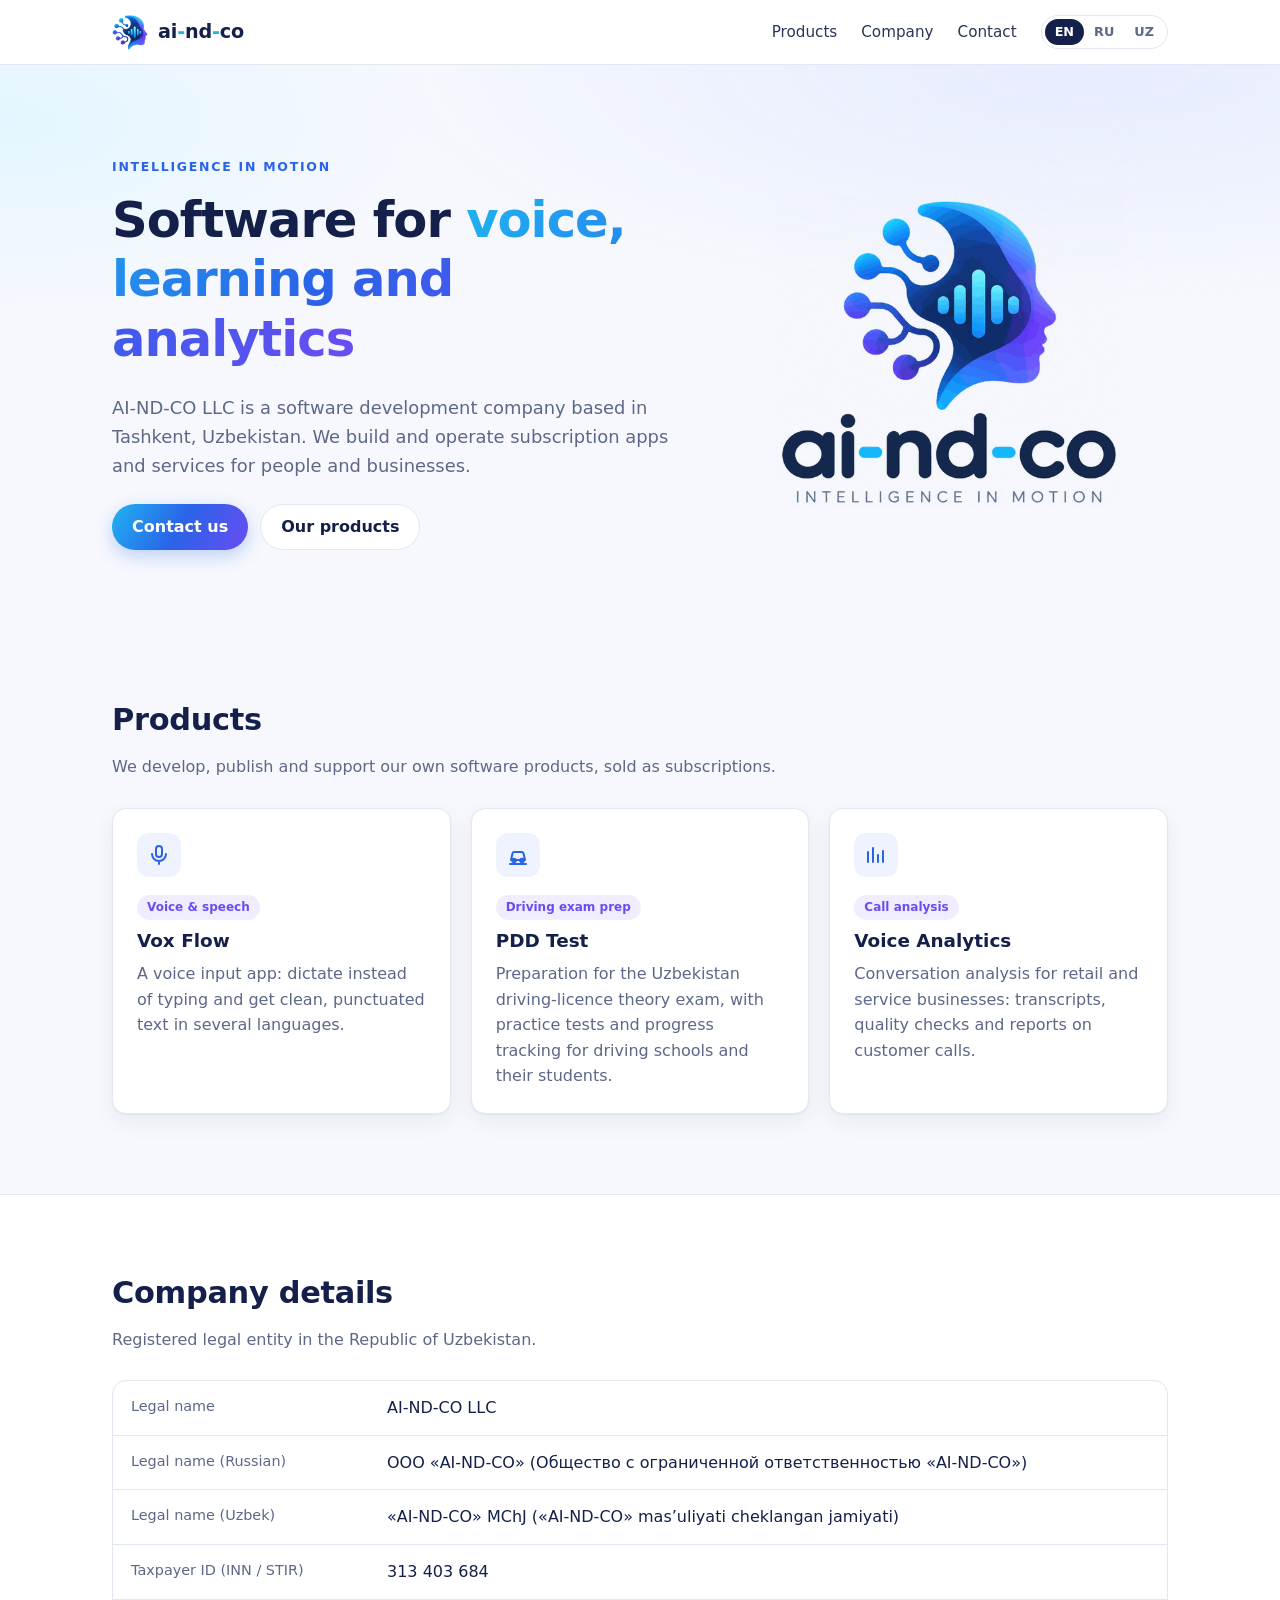
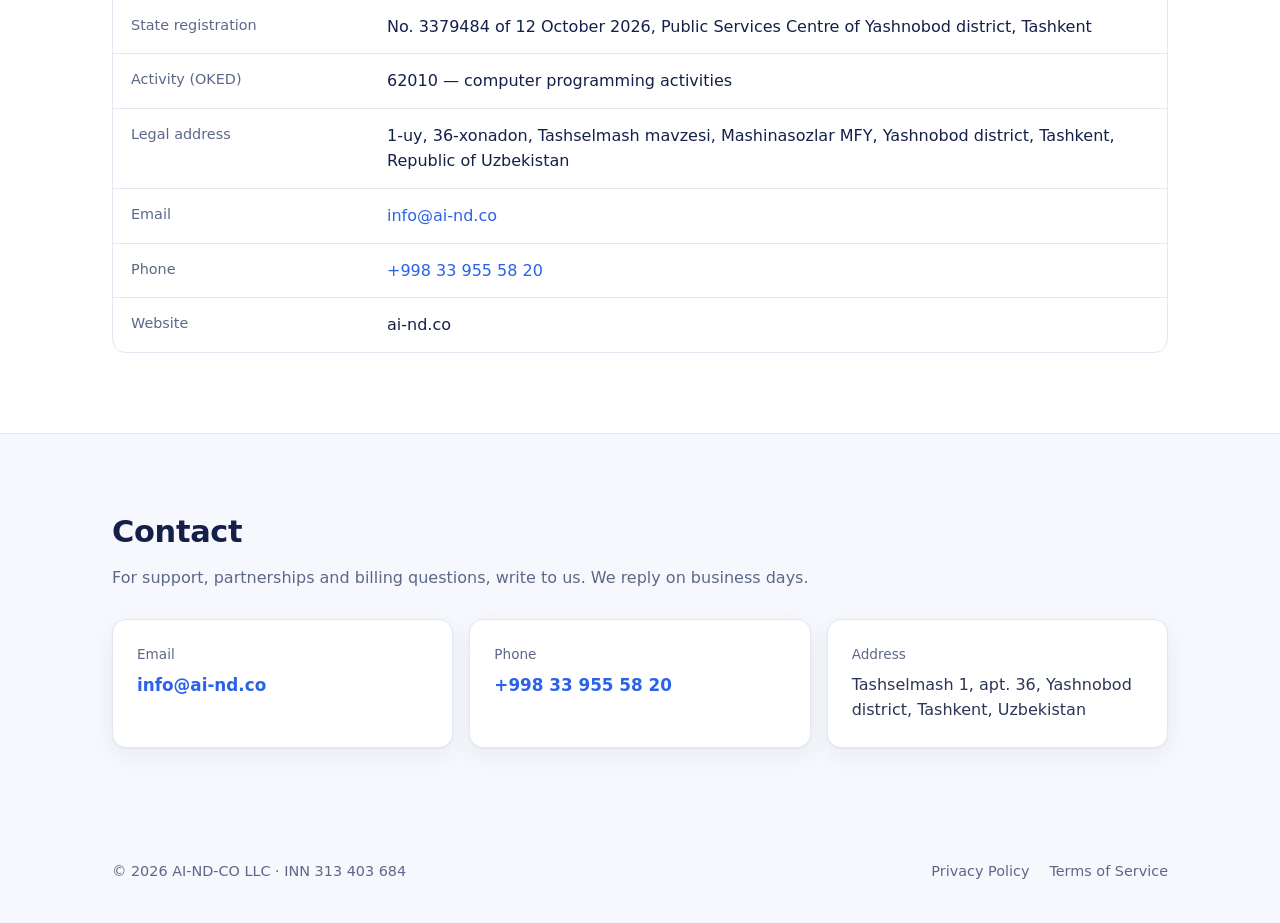
==== index.html @ 8600a93b "site: ai-nd.co static pages (index, privacy, terms) Co-Authored-By: Claude Fable 5.1 <noreply@anthro" ====
<!doctype html>
<html lang="en">
<head>
  <meta charset="utf-8">
  <meta name="viewport" content="width=device-width, initial-scale=1">
  <title data-title-ru="ООО «AI-ND-CO» — разработка программного обеспечения" data-title-uz="«AI-ND-CO» MChJ — dasturiy ta’minot ishlab chiqish">AI-ND-CO LLC — software development</title>
  <meta name="description" content="AI-ND-CO LLC (ООО «AI-ND-CO») is a software development company in Tashkent, Uzbekistan. Products: Vox Flow, PDD Test, Voice Analytics.">
  <link rel="icon" type="image/png" href="assets/favicon.png">
  <link rel="stylesheet" href="assets/style.css">
  <script src="assets/index-i18n.js" defer></script>
  <script src="assets/i18n.js" defer></script>
</head>
<body>
  <header class="site-header">
    <div class="wrap">
      <a class="brand" href="#top" aria-label="ai-nd-co home">
        <img src="assets/ai-nd-co-mark.png" alt="" width="36" height="35">
        <span>ai<span class="dash">-</span>nd<span class="dash">-</span>co</span>
      </a>
      <nav class="nav" aria-label="Sections">
        <a href="#products" data-i18n="nav_products">Products</a>
        <a href="#company" data-i18n="nav_company">Company</a>
        <a href="#contact" data-i18n="nav_contact">Contact</a>
      </nav>
      <div class="lang" role="group" aria-label="Language">
        <button type="button" data-set-lang="en" aria-pressed="true">EN</button>
        <button type="button" data-set-lang="ru" aria-pressed="false">RU</button>
        <button type="button" data-set-lang="uz" aria-pressed="false">UZ</button>
      </div>
    </div>
  </header>

  <main id="top">
    <section class="hero">
      <div class="wrap">
        <div>
          <span class="eyebrow">Intelligence in Motion</span>
          <h1 data-i18n="hero_title">Software for <span class="gradient-text">voice, learning and analytics</span></h1>
          <p class="lead" data-i18n="hero_lead">AI-ND-CO LLC is a software development company based in Tashkent, Uzbekistan. We build and operate subscription apps and services for people and businesses.</p>
          <div class="actions">
            <a class="btn btn-primary" href="mailto:info@ai-nd.co" data-i18n="cta_contact">Contact us</a>
            <a class="btn btn-ghost" href="#products" data-i18n="cta_products">Our products</a>
          </div>
        </div>
        <img class="hero-logo" src="assets/ai-nd-co-logo.png" alt="ai-nd-co — Intelligence in Motion" width="560" height="500">
      </div>
    </section>

    <section class="block" id="products">
      <div class="wrap">
        <div class="section-head">
          <h2 data-i18n="products_title">Products</h2>
          <p data-i18n="products_lead">We develop, publish and support our own software products, sold as subscriptions.</p>
        </div>
        <div class="cards">
          <article class="card">
            <div class="icon" aria-hidden="true"><svg viewBox="0 0 24 24"><rect x="9" y="3" width="6" height="11" rx="3"/><path d="M5 11a7 7 0 0 0 14 0M12 18v3"/></svg></div>
            <span class="tag" data-i18n="vox_tag">Voice &amp; speech</span>
            <h3>Vox Flow</h3>
            <p data-i18n="vox_text">A voice input app: dictate instead of typing and get clean, punctuated text in several languages.</p>
          </article>
          <article class="card">
            <div class="icon" aria-hidden="true"><svg viewBox="0 0 24 24"><path d="M5 17h14l-1.5-6.5A2 2 0 0 0 15.6 9H8.4a2 2 0 0 0-1.9 1.5Z"/><circle cx="8" cy="17.5" r="1.8"/><circle cx="16" cy="17.5" r="1.8"/><path d="M4 21h16"/></svg></div>
            <span class="tag" data-i18n="pdd_tag">Driving exam prep</span>
            <h3>PDD Test</h3>
            <p data-i18n="pdd_text">Preparation for the Uzbekistan driving-licence theory exam, with practice tests and progress tracking for driving schools and their students.</p>
          </article>
          <article class="card">
            <div class="icon" aria-hidden="true"><svg viewBox="0 0 24 24"><path d="M4 19V9M9 19V5M14 19v-7M19 19V8"/></svg></div>
            <span class="tag" data-i18n="va_tag">Call analysis</span>
            <h3>Voice Analytics</h3>
            <p data-i18n="va_text">Conversation analysis for retail and service businesses: transcripts, quality checks and reports on customer calls.</p>
          </article>
        </div>
      </div>
    </section>

    <section class="block alt" id="company">
      <div class="wrap">
        <div class="section-head">
          <h2 data-i18n="company_title">Company details</h2>
          <p data-i18n="company_lead">Registered legal entity in the Republic of Uzbekistan.</p>
        </div>
        <dl class="details">
          <div><dt data-i18n="d_name_en">Legal name</dt><dd>AI-ND-CO LLC</dd></div>
          <div><dt data-i18n="d_name_ru">Legal name (Russian)</dt><dd>ООО «AI-ND-CO» (Общество с ограниченной ответственностью «AI-ND-CO»)</dd></div>
          <div><dt data-i18n="d_name_uz">Legal name (Uzbek)</dt><dd>«AI-ND-CO» MChJ («AI-ND-CO» mas’uliyati cheklangan jamiyati)</dd></div>
          <div><dt data-i18n="d_inn">Taxpayer ID (INN / STIR)</dt><dd>313 403 684</dd></div>
          <div><dt data-i18n="d_reg">State registration</dt><dd data-i18n="d_reg_v">No. 3379484 of 12 October 2026, Public Services Centre of Yashnobod district, Tashkent</dd></div>
          <div><dt data-i18n="d_okved">Activity (OKED)</dt><dd data-i18n="d_okved_v">62010 — computer programming activities</dd></div>
          <div><dt data-i18n="d_addr">Legal address</dt><dd>1-uy, 36-xonadon, Tashselmash mavzesi, Mashinasozlar MFY, <span data-i18n="d_addr_v">Yashnobod district, Tashkent, Republic of Uzbekistan</span></dd></div>
          <div><dt data-i18n="d_email">Email</dt><dd><a href="mailto:info@ai-nd.co">info@ai-nd.co</a></dd></div>
          <div><dt data-i18n="d_phone">Phone</dt><dd><a href="tel:+998339555820">+998 33 955 58 20</a></dd></div>
          <div><dt data-i18n="d_web">Website</dt><dd>ai-nd.co</dd></div>
        </dl>
      </div>
    </section>

    <section class="block" id="contact">
      <div class="wrap">
        <div class="section-head">
          <h2 data-i18n="contact_title">Contact</h2>
          <p data-i18n="contact_lead">For support, partnerships and billing questions, write to us. We reply on business days.</p>
        </div>
        <div class="contact">
          <div class="card"><span class="label" data-i18n="c_email">Email</span><a href="mailto:info@ai-nd.co">info@ai-nd.co</a></div>
          <div class="card"><span class="label" data-i18n="c_phone">Phone</span><a href="tel:+998339555820">+998 33 955 58 20</a></div>
          <div class="card"><span class="label" data-i18n="c_addr">Address</span><span data-i18n="c_addr_v">Tashselmash 1, apt. 36, Yashnobod district, Tashkent, Uzbekistan</span></div>
        </div>
      </div>
    </section>
  </main>

  <footer class="site-footer">
    <div class="wrap">
      <span>© 2026 AI-ND-CO LLC · <span data-i18n="f_inn">INN</span> 313 403 684</span>
      <nav aria-label="Legal">
        <a href="privacy.html" data-page="privacy.html" data-i18n="f_privacy">Privacy Policy</a>
        <a href="terms.html" data-page="terms.html" data-i18n="f_terms">Terms of Service</a>
      </nav>
    </div>
  </footer>
</body>
</html>
---- assets/style.css ----
:root {
  color-scheme: light;
  --bg: #f6f8fd;
  --surface: #ffffff;
  --ink: #14204a;
  --text: #2b3557;
  --muted: #5d6888;
  --line: #e2e7f2;
  --blue: #2a63e8;
  --cyan: #1fb3f0;
  --violet: #6a4cf2;
  --tint: #eef3ff;
  --grad: linear-gradient(120deg, #1fb3f0 0%, #2a63e8 50%, #6a4cf2 100%);
  --radius: 14px;
  --shadow: 0 1px 2px rgba(20, 32, 74, .05), 0 8px 24px rgba(20, 32, 74, .06);
  --font: system-ui, -apple-system, "Segoe UI", Roboto, "Helvetica Neue", Arial, sans-serif;
}

* { box-sizing: border-box; }
html { scroll-behavior: smooth; -webkit-text-size-adjust: 100%; }
body {
  margin: 0;
  background: var(--bg);
  color: var(--text);
  font: 16px/1.6 var(--font);
}
img { max-width: 100%; height: auto; display: block; }
a { color: var(--blue); text-decoration: none; }
a:hover { text-decoration: underline; }
h1, h2, h3 { color: var(--ink); line-height: 1.2; margin: 0 0 .5em; }
h1 { font-size: clamp(2rem, 5vw, 3.1rem); letter-spacing: -.02em; }
h2 { font-size: clamp(1.45rem, 3vw, 1.9rem); letter-spacing: -.01em; }
h3 { font-size: 1.15rem; }
p { margin: 0 0 1em; }

.wrap { width: 100%; max-width: 1120px; margin: 0 auto; padding: 0 16px; }
@media (min-width: 720px) { .wrap { padding: 0 32px; } }

/* Header */
.site-header {
  position: sticky; top: 0; z-index: 10;
  background: rgba(255, 255, 255, .92);
  backdrop-filter: saturate(160%) blur(8px);
  border-bottom: 1px solid var(--line);
}
.site-header .wrap { display: flex; align-items: center; gap: 16px; min-height: 64px; }
.brand { display: flex; align-items: center; gap: 10px; color: var(--ink); font-weight: 700; font-size: 1.2rem; letter-spacing: -.01em; }
.brand:hover { text-decoration: none; }
.brand img { width: 36px; height: 35px; }
.brand .dash { color: var(--cyan); }
.nav { display: none; gap: 24px; margin-left: auto; }
.nav a { color: var(--text); font-size: .95rem; }
@media (min-width: 820px) { .nav { display: flex; } }
.lang { display: inline-flex; margin-left: auto; border: 1px solid var(--line); border-radius: 999px; padding: 3px; background: var(--surface); }
@media (min-width: 820px) { .lang { margin-left: 8px; } }
.lang button {
  border: 0; background: transparent; color: var(--muted); cursor: pointer;
  font: 600 .8rem/1 var(--font); padding: 7px 10px; border-radius: 999px;
}
.lang button[aria-pressed="true"] { background: var(--ink); color: #fff; }

/* Hero */
.hero { padding: 56px 0 40px; background: radial-gradient(1200px 400px at 85% 0%, #e7ecff 0%, transparent 60%), radial-gradient(800px 360px at 0% 10%, #e3f6ff 0%, transparent 55%); }
.hero .wrap { display: grid; gap: 32px; align-items: center; }
@media (min-width: 900px) { .hero .wrap { grid-template-columns: 1.15fr .85fr; } .hero { padding: 88px 0 72px; } }
.eyebrow { display: inline-block; font-size: .78rem; font-weight: 700; letter-spacing: .14em; text-transform: uppercase; color: var(--blue); margin-bottom: 14px; }
.gradient-text { background: var(--grad); -webkit-background-clip: text; background-clip: text; color: transparent; }
.lead { font-size: 1.12rem; color: var(--muted); max-width: 40em; }
.actions { display: flex; flex-wrap: wrap; gap: 12px; margin-top: 24px; }
.btn { display: inline-flex; align-items: center; justify-content: center; min-height: 46px; padding: 0 20px; border-radius: 999px; font-weight: 600; }
.btn:hover { text-decoration: none; }
.btn-primary { background: var(--grad); color: #fff; box-shadow: 0 6px 18px rgba(42, 99, 232, .28); }
.btn-ghost { border: 1px solid var(--line); background: var(--surface); color: var(--ink); }
.hero-logo { justify-self: center; width: min(360px, 80%); }

/* Sections */
section.block { padding: 56px 0; }
@media (min-width: 900px) { section.block { padding: 80px 0; } }
.section-head { max-width: 44em; margin-bottom: 28px; }
.section-head p { color: var(--muted); }

.cards { display: grid; gap: 16px; }
@media (min-width: 760px) { .cards { grid-template-columns: repeat(3, 1fr); gap: 20px; } }
.card { background: var(--surface); border: 1px solid var(--line); border-radius: var(--radius); padding: 24px; box-shadow: var(--shadow); }
.card p { color: var(--muted); margin: 0; }
.icon { width: 44px; height: 44px; border-radius: 12px; display: grid; place-items: center; background: var(--tint); margin-bottom: 16px; }
.icon svg { width: 24px; height: 24px; stroke: var(--blue); fill: none; stroke-width: 2; stroke-linecap: round; stroke-linejoin: round; }
.tag { display: inline-block; font-size: .75rem; font-weight: 600; color: var(--violet); background: #f1edff; border-radius: 999px; padding: 3px 10px; margin-bottom: 10px; }

.alt { background: var(--surface); border-top: 1px solid var(--line); border-bottom: 1px solid var(--line); }

.details { display: grid; gap: 0; border: 1px solid var(--line); border-radius: var(--radius); overflow: hidden; background: var(--surface); margin: 0; }
.details > div { display: grid; gap: 2px; padding: 14px 18px; border-top: 1px solid var(--line); }
.details > div:first-child { border-top: 0; }
@media (min-width: 720px) { .details > div { grid-template-columns: 240px 1fr; gap: 16px; } }
.details dt { color: var(--muted); font-size: .9rem; }
.details dd { margin: 0; color: var(--ink); font-weight: 500; overflow-wrap: anywhere; }

.contact { display: grid; gap: 16px; }
@media (min-width: 760px) { .contact { grid-template-columns: repeat(3, 1fr); } }
.contact .card a { font-weight: 600; font-size: 1.05rem; overflow-wrap: anywhere; }
.contact .label { display: block; color: var(--muted); font-size: .85rem; margin-bottom: 6px; }

/* Footer */
.site-footer { padding: 32px 0 40px; color: var(--muted); font-size: .9rem; }
.site-footer .wrap { display: flex; flex-wrap: wrap; gap: 12px 24px; justify-content: space-between; }
.site-footer nav { display: flex; gap: 20px; }
.site-footer a { color: var(--muted); }

/* Legal pages */
.legal { padding: 40px 0 64px; }
.legal article { background: var(--surface); border: 1px solid var(--line); border-radius: var(--radius); padding: 24px 20px; max-width: 820px; box-shadow: var(--shadow); }
@media (min-width: 720px) { .legal article { padding: 44px 52px; } }
.legal h1 { font-size: clamp(1.7rem, 4vw, 2.3rem); }
.legal h2 { font-size: 1.2rem; margin-top: 1.8em; }
.legal .meta { color: var(--muted); font-size: .92rem; }
.legal ul { padding-left: 1.2em; margin: 0 0 1em; }
.legal li { margin-bottom: .35em; }
.notice { background: var(--tint); border-radius: 10px; padding: 12px 16px; color: var(--ink); }

[data-lang][hidden] { display: none !important; }
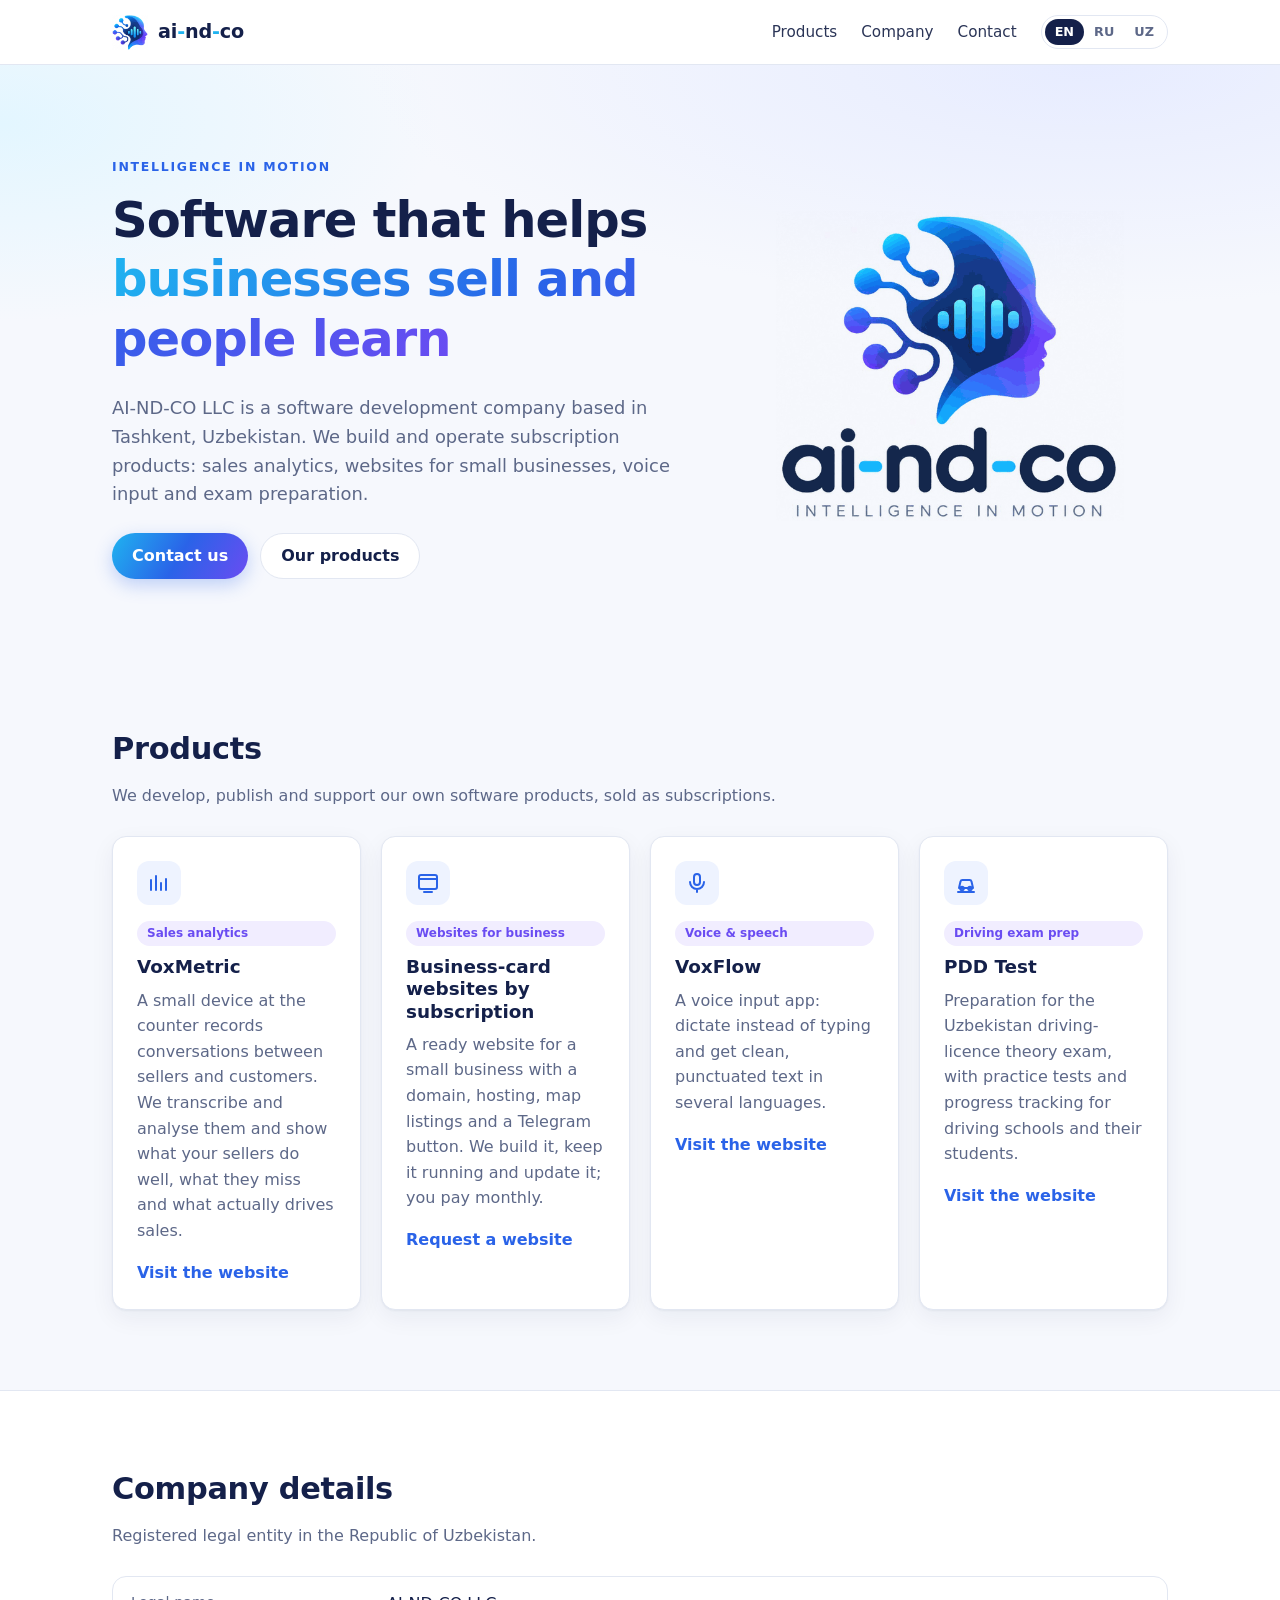
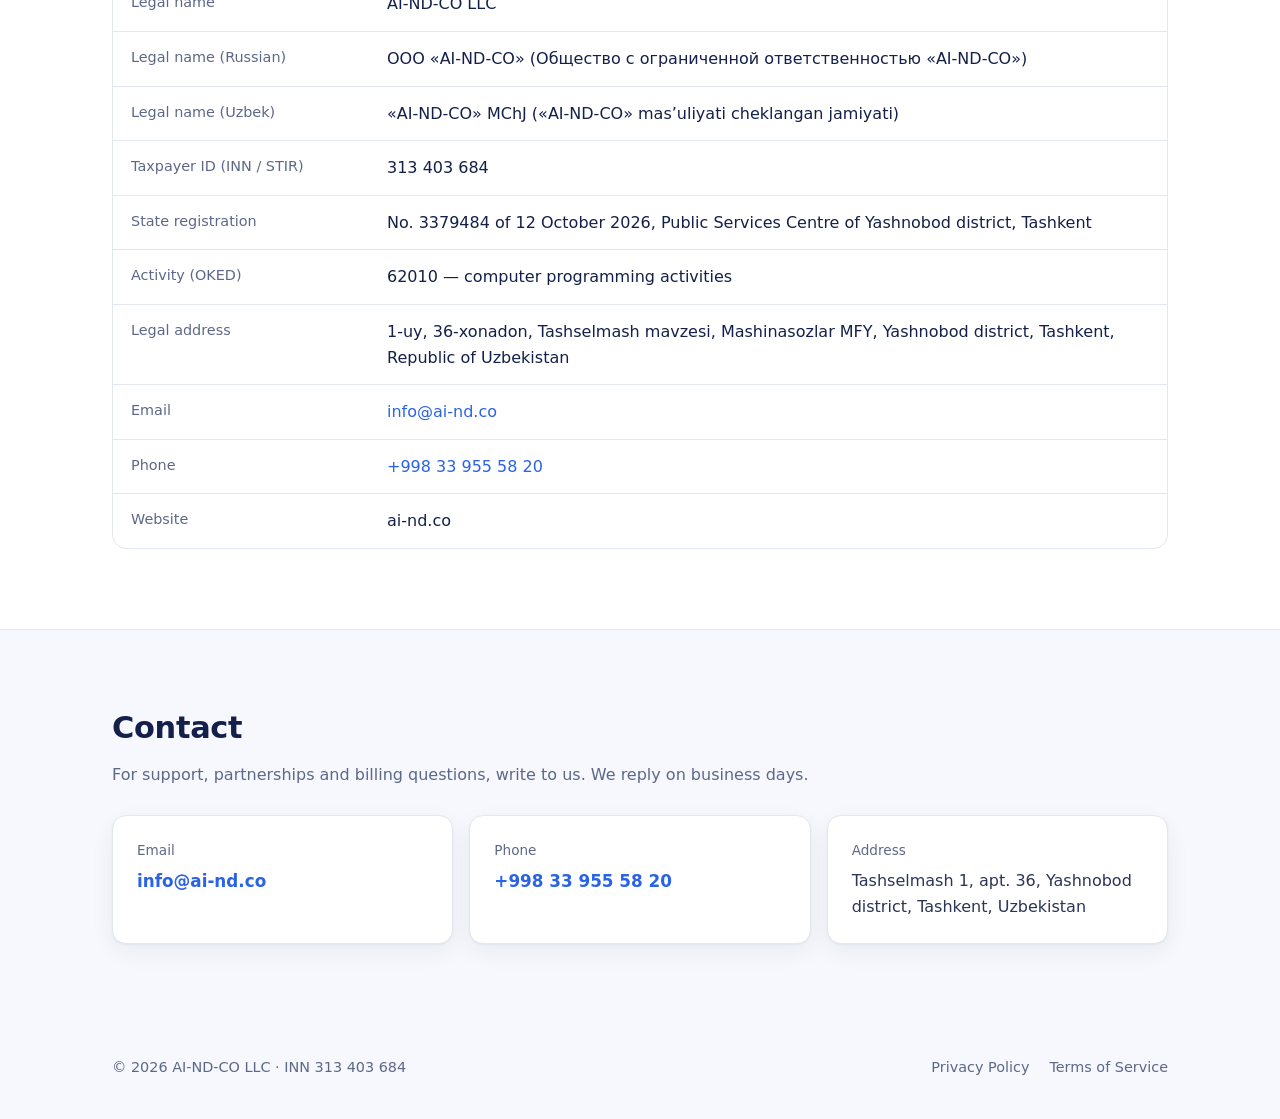
==== commit 1ef0c71e: "site: products - VoxMetric and business-card websites added, links to product sites Co-Authored-By: " ====
--- a/index.html
+++ b/index.html
@@ -4,7 +4,7 @@
   <meta charset="utf-8">
   <meta name="viewport" content="width=device-width, initial-scale=1">
   <title data-title-ru="ООО «AI-ND-CO» — разработка программного обеспечения" data-title-uz="«AI-ND-CO» MChJ — dasturiy ta’minot ishlab chiqish">AI-ND-CO LLC — software development</title>
-  <meta name="description" content="AI-ND-CO LLC (ООО «AI-ND-CO») is a software development company in Tashkent, Uzbekistan. Products: Vox Flow, PDD Test, Voice Analytics.">
+  <meta name="description" content="AI-ND-CO LLC (ООО «AI-ND-CO») is a software development company in Tashkent, Uzbekistan. Products: VoxMetric sales analytics, websites by subscription, VoxFlow, PDD Test.">
   <link rel="icon" type="image/png" href="assets/favicon.png">
   <link rel="stylesheet" href="assets/style.css">
   <script src="assets/index-i18n.js" defer></script>
@@ -35,8 +35,8 @@
       <div class="wrap">
         <div>
           <span class="eyebrow">Intelligence in Motion</span>
-          <h1 data-i18n="hero_title">Software for <span class="gradient-text">voice, learning and analytics</span></h1>
-          <p class="lead" data-i18n="hero_lead">AI-ND-CO LLC is a software development company based in Tashkent, Uzbekistan. We build and operate subscription apps and services for people and businesses.</p>
+          <h1 data-i18n="hero_title">Software that helps <span class="gradient-text">businesses sell and people learn</span></h1>
+          <p class="lead" data-i18n="hero_lead">AI-ND-CO LLC is a software development company based in Tashkent, Uzbekistan. We build and operate subscription products: sales analytics, websites for small businesses, voice input and exam preparation.</p>
           <div class="actions">
             <a class="btn btn-primary" href="mailto:info@ai-nd.co" data-i18n="cta_contact">Contact us</a>
             <a class="btn btn-ghost" href="#products" data-i18n="cta_products">Our products</a>
@@ -54,22 +54,32 @@
         </div>
         <div class="cards">
           <article class="card">
+            <div class="icon" aria-hidden="true"><svg viewBox="0 0 24 24"><path d="M4 19V9M9 19V5M14 19v-7M19 19V8"/></svg></div>
+            <span class="tag" data-i18n="vm_tag">Sales analytics</span>
+            <h3>VoxMetric</h3>
+            <p data-i18n="vm_text">A small device at the counter records conversations between sellers and customers. We transcribe and analyse them and show what your sellers do well, what they miss and what actually drives sales.</p>
+            <a class="more" href="https://vox-metric.online" data-i18n="more_site">Visit the website</a>
+          </article>
+          <article class="card">
+            <div class="icon" aria-hidden="true"><svg viewBox="0 0 24 24"><rect x="3" y="4" width="18" height="14" rx="2"/><path d="M3 8h18M8 21h8"/></svg></div>
+            <span class="tag" data-i18n="sites_tag">Websites for business</span>
+            <h3 data-i18n="sites_name">Business-card websites by subscription</h3>
+            <p data-i18n="sites_text">A ready website for a small business with a domain, hosting, map listings and a Telegram button. We build it, keep it running and update it; you pay monthly.</p>
+            <a class="more" href="#contact" data-i18n="more_request">Request a website</a>
+          </article>
+          <article class="card">
             <div class="icon" aria-hidden="true"><svg viewBox="0 0 24 24"><rect x="9" y="3" width="6" height="11" rx="3"/><path d="M5 11a7 7 0 0 0 14 0M12 18v3"/></svg></div>
             <span class="tag" data-i18n="vox_tag">Voice &amp; speech</span>
-            <h3>Vox Flow</h3>
+            <h3>VoxFlow</h3>
             <p data-i18n="vox_text">A voice input app: dictate instead of typing and get clean, punctuated text in several languages.</p>
+            <a class="more" href="https://vox-flow.app" data-i18n="more_site">Visit the website</a>
           </article>
           <article class="card">
             <div class="icon" aria-hidden="true"><svg viewBox="0 0 24 24"><path d="M5 17h14l-1.5-6.5A2 2 0 0 0 15.6 9H8.4a2 2 0 0 0-1.9 1.5Z"/><circle cx="8" cy="17.5" r="1.8"/><circle cx="16" cy="17.5" r="1.8"/><path d="M4 21h16"/></svg></div>
             <span class="tag" data-i18n="pdd_tag">Driving exam prep</span>
             <h3>PDD Test</h3>
             <p data-i18n="pdd_text">Preparation for the Uzbekistan driving-licence theory exam, with practice tests and progress tracking for driving schools and their students.</p>
-          </article>
-          <article class="card">
-            <div class="icon" aria-hidden="true"><svg viewBox="0 0 24 24"><path d="M4 19V9M9 19V5M14 19v-7M19 19V8"/></svg></div>
-            <span class="tag" data-i18n="va_tag">Call analysis</span>
-            <h3>Voice Analytics</h3>
-            <p data-i18n="va_text">Conversation analysis for retail and service businesses: transcripts, quality checks and reports on customer calls.</p>
+            <a class="more" href="https://pdd-test.online" data-i18n="more_site">Visit the website</a>
           </article>
         </div>
       </div>
--- a/assets/style.css
+++ b/assets/style.css
@@ -80,7 +80,10 @@
 .section-head p { color: var(--muted); }
 
 .cards { display: grid; gap: 16px; }
-@media (min-width: 760px) { .cards { grid-template-columns: repeat(3, 1fr); gap: 20px; } }
+@media (min-width: 760px) { .cards { grid-template-columns: repeat(2, 1fr); gap: 20px; } }
+@media (min-width: 1100px) { .cards { grid-template-columns: repeat(4, 1fr); } }
+.card { display: flex; flex-direction: column; }
+.card .more { margin-top: 16px; font-weight: 600; }
 .card { background: var(--surface); border: 1px solid var(--line); border-radius: var(--radius); padding: 24px; box-shadow: var(--shadow); }
 .card p { color: var(--muted); margin: 0; }
 .icon { width: 44px; height: 44px; border-radius: 12px; display: grid; place-items: center; background: var(--tint); margin-bottom: 16px; }
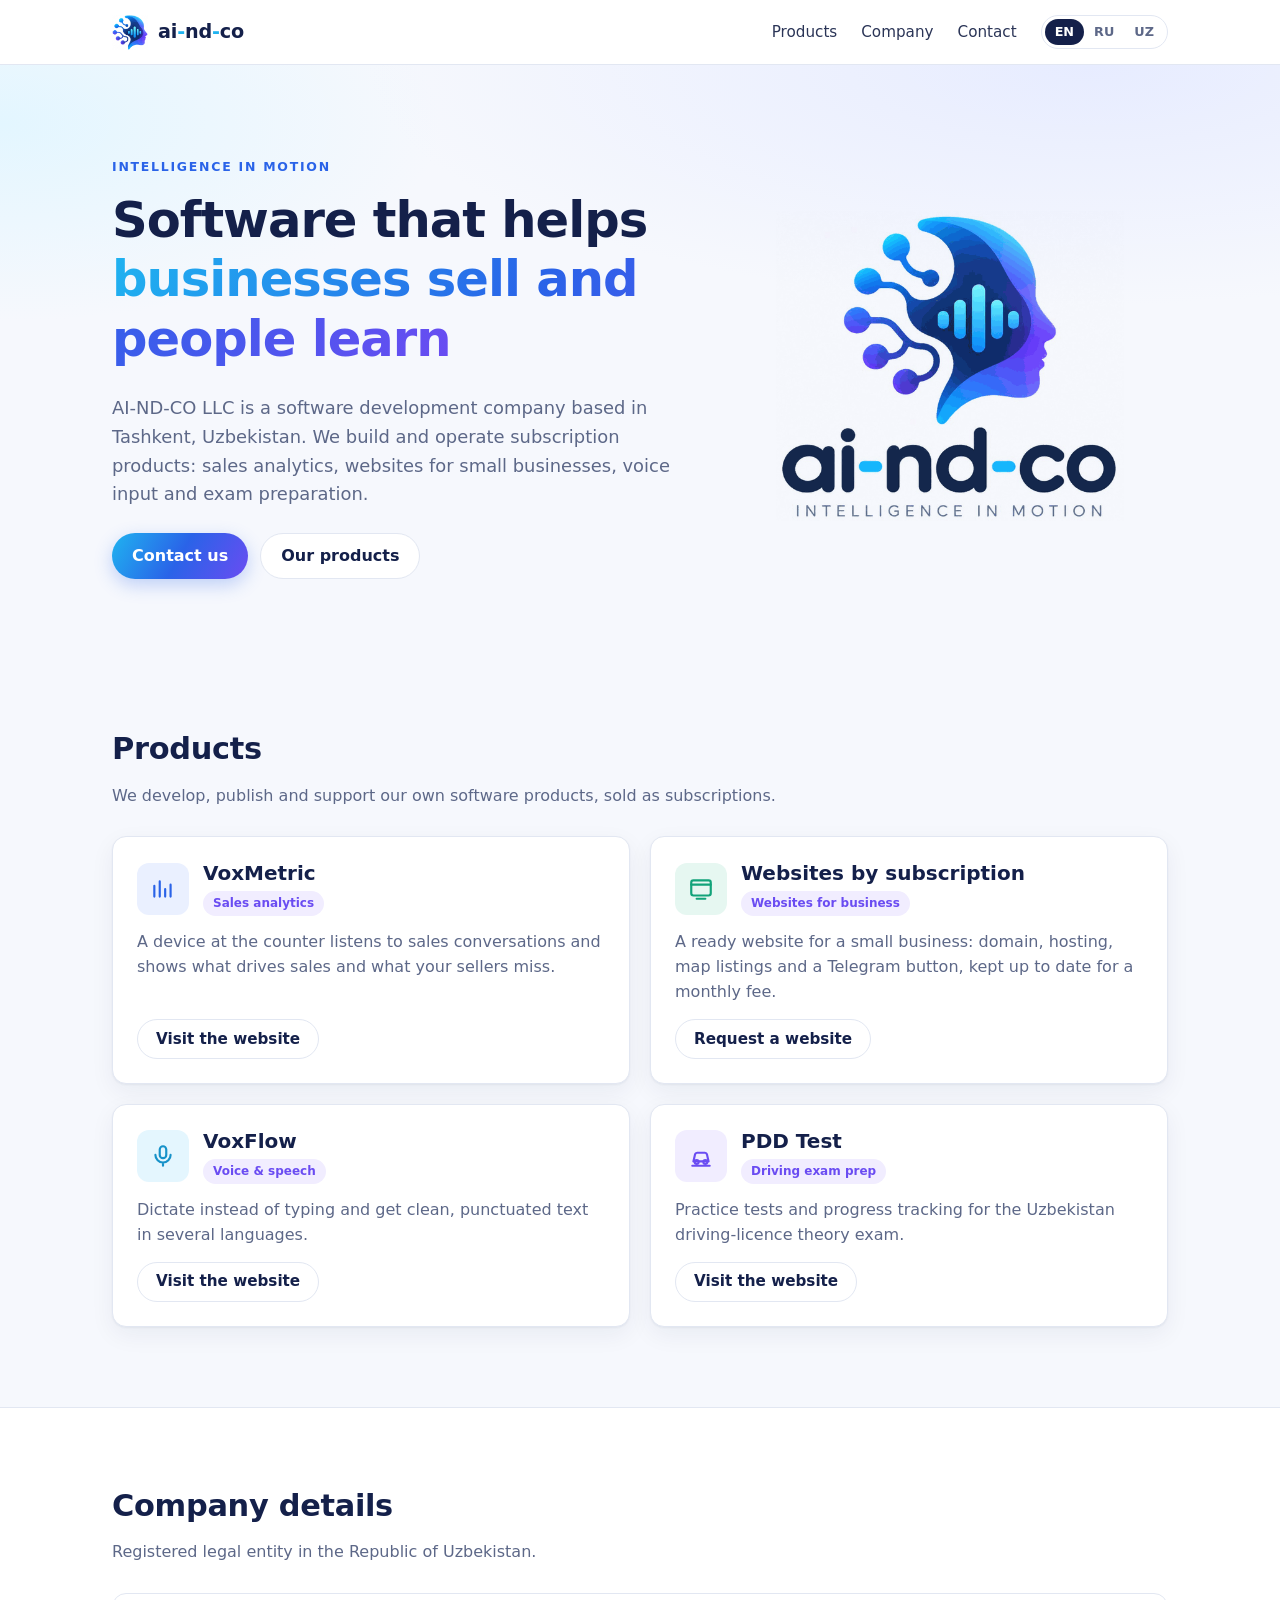
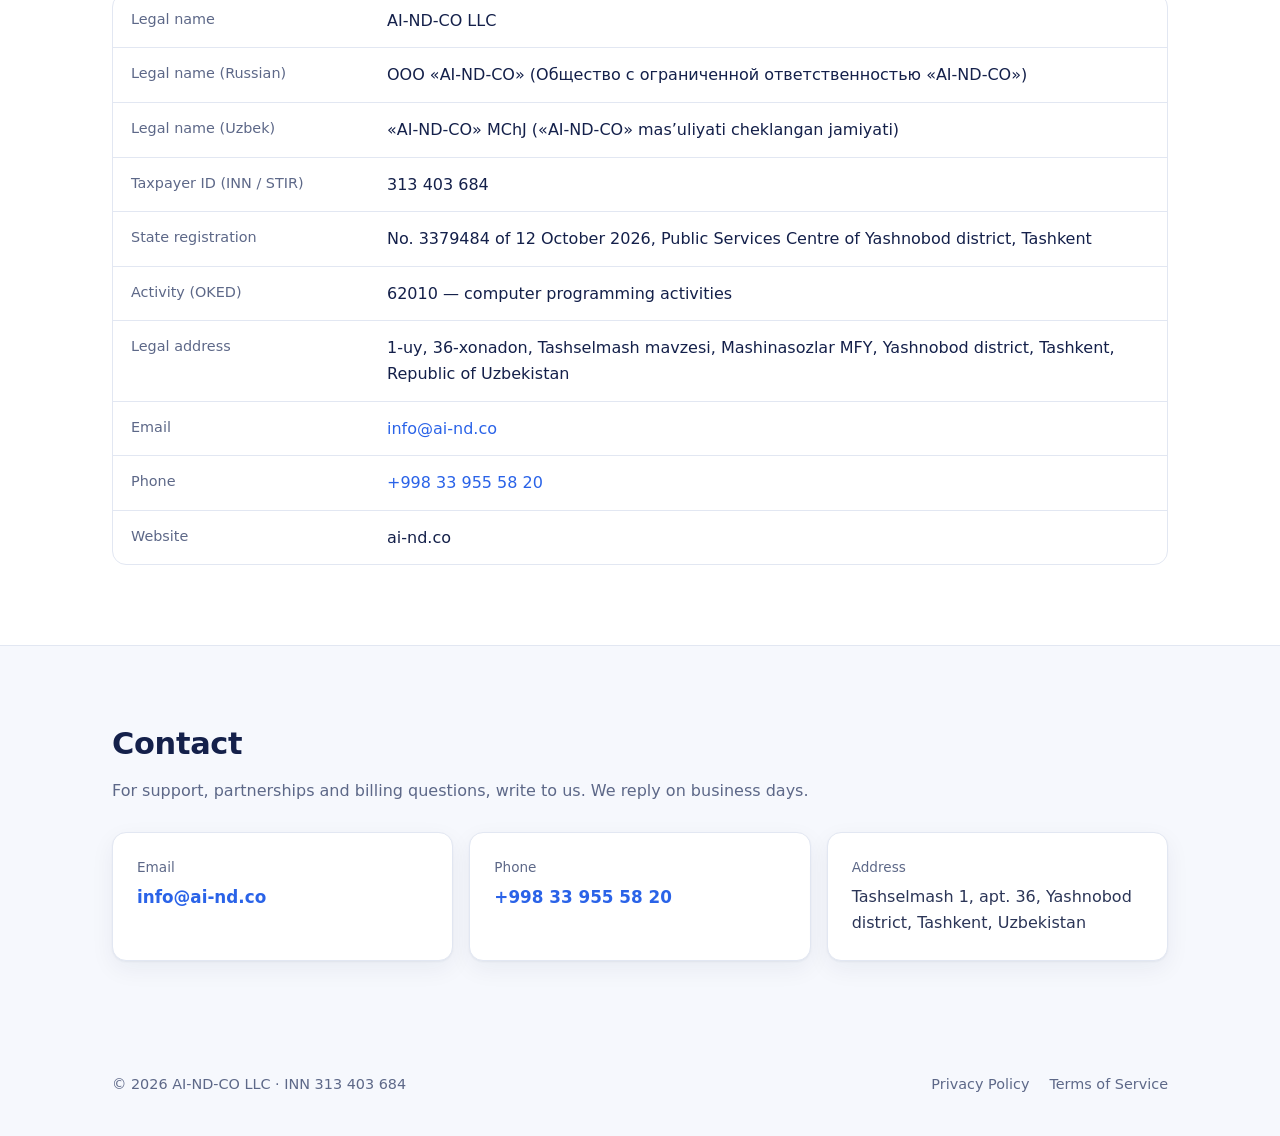
==== commit 7d1a4f5e: "site: product cards as an even 2x2 grid, short texts, buttons at the bottom Co-Authored-By: Claude O" ====
--- a/index.html
+++ b/index.html
@@ -52,34 +52,50 @@
           <h2 data-i18n="products_title">Products</h2>
           <p data-i18n="products_lead">We develop, publish and support our own software products, sold as subscriptions.</p>
         </div>
-        <div class="cards">
-          <article class="card">
-            <div class="icon" aria-hidden="true"><svg viewBox="0 0 24 24"><path d="M4 19V9M9 19V5M14 19v-7M19 19V8"/></svg></div>
-            <span class="tag" data-i18n="vm_tag">Sales analytics</span>
-            <h3>VoxMetric</h3>
-            <p data-i18n="vm_text">A small device at the counter records conversations between sellers and customers. We transcribe and analyse them and show what your sellers do well, what they miss and what actually drives sales.</p>
-            <a class="more" href="https://vox-metric.online" data-i18n="more_site">Visit the website</a>
+        <div class="cards products">
+          <article class="card product p-vm">
+            <div class="card-head">
+              <div class="icon" aria-hidden="true"><svg viewBox="0 0 24 24"><path d="M4 19V9M9 19V5M14 19v-7M19 19V8"/></svg></div>
+              <div>
+                <h3>VoxMetric</h3>
+                <span class="tag" data-i18n="vm_tag">Sales analytics</span>
+              </div>
+            </div>
+            <p data-i18n="vm_text">A device at the counter listens to sales conversations and shows what drives sales and what your sellers miss.</p>
+            <a class="btn btn-ghost more" href="https://vox-metric.online" data-i18n="more_site">Visit the website</a>
           </article>
-          <article class="card">
-            <div class="icon" aria-hidden="true"><svg viewBox="0 0 24 24"><rect x="3" y="4" width="18" height="14" rx="2"/><path d="M3 8h18M8 21h8"/></svg></div>
-            <span class="tag" data-i18n="sites_tag">Websites for business</span>
-            <h3 data-i18n="sites_name">Business-card websites by subscription</h3>
-            <p data-i18n="sites_text">A ready website for a small business with a domain, hosting, map listings and a Telegram button. We build it, keep it running and update it; you pay monthly.</p>
-            <a class="more" href="#contact" data-i18n="more_request">Request a website</a>
+          <article class="card product p-sites">
+            <div class="card-head">
+              <div class="icon" aria-hidden="true"><svg viewBox="0 0 24 24"><rect x="3" y="4" width="18" height="14" rx="2"/><path d="M3 8h18M8 21h8"/></svg></div>
+              <div>
+                <h3><span data-i18n="sites_name">Websites by subscription</span></h3>
+                <span class="tag" data-i18n="sites_tag">Websites for business</span>
+              </div>
+            </div>
+            <p data-i18n="sites_text">A ready website for a small business: domain, hosting, map listings and a Telegram button, kept up to date for a monthly fee.</p>
+            <a class="btn btn-ghost more" href="#contact" data-i18n="more_request">Request a website</a>
           </article>
-          <article class="card">
-            <div class="icon" aria-hidden="true"><svg viewBox="0 0 24 24"><rect x="9" y="3" width="6" height="11" rx="3"/><path d="M5 11a7 7 0 0 0 14 0M12 18v3"/></svg></div>
-            <span class="tag" data-i18n="vox_tag">Voice &amp; speech</span>
-            <h3>VoxFlow</h3>
-            <p data-i18n="vox_text">A voice input app: dictate instead of typing and get clean, punctuated text in several languages.</p>
-            <a class="more" href="https://vox-flow.app" data-i18n="more_site">Visit the website</a>
+          <article class="card product p-vox">
+            <div class="card-head">
+              <div class="icon" aria-hidden="true"><svg viewBox="0 0 24 24"><rect x="9" y="3" width="6" height="11" rx="3"/><path d="M5 11a7 7 0 0 0 14 0M12 18v3"/></svg></div>
+              <div>
+                <h3>VoxFlow</h3>
+                <span class="tag" data-i18n="vox_tag">Voice &amp; speech</span>
+              </div>
+            </div>
+            <p data-i18n="vox_text">Dictate instead of typing and get clean, punctuated text in several languages.</p>
+            <a class="btn btn-ghost more" href="https://vox-flow.app" data-i18n="more_site">Visit the website</a>
           </article>
-          <article class="card">
-            <div class="icon" aria-hidden="true"><svg viewBox="0 0 24 24"><path d="M5 17h14l-1.5-6.5A2 2 0 0 0 15.6 9H8.4a2 2 0 0 0-1.9 1.5Z"/><circle cx="8" cy="17.5" r="1.8"/><circle cx="16" cy="17.5" r="1.8"/><path d="M4 21h16"/></svg></div>
-            <span class="tag" data-i18n="pdd_tag">Driving exam prep</span>
-            <h3>PDD Test</h3>
-            <p data-i18n="pdd_text">Preparation for the Uzbekistan driving-licence theory exam, with practice tests and progress tracking for driving schools and their students.</p>
-            <a class="more" href="https://pdd-test.online" data-i18n="more_site">Visit the website</a>
+          <article class="card product p-pdd">
+            <div class="card-head">
+              <div class="icon" aria-hidden="true"><svg viewBox="0 0 24 24"><path d="M5 17h14l-1.5-6.5A2 2 0 0 0 15.6 9H8.4a2 2 0 0 0-1.9 1.5Z"/><circle cx="8" cy="17.5" r="1.8"/><circle cx="16" cy="17.5" r="1.8"/><path d="M4 21h16"/></svg></div>
+              <div>
+                <h3>PDD Test</h3>
+                <span class="tag" data-i18n="pdd_tag">Driving exam prep</span>
+              </div>
+            </div>
+            <p data-i18n="pdd_text">Practice tests and progress tracking for the Uzbekistan driving-licence theory exam.</p>
+            <a class="btn btn-ghost more" href="https://pdd-test.online" data-i18n="more_site">Visit the website</a>
           </article>
         </div>
       </div>
--- a/assets/style.css
+++ b/assets/style.css
@@ -81,9 +81,20 @@
 
 .cards { display: grid; gap: 16px; }
 @media (min-width: 760px) { .cards { grid-template-columns: repeat(2, 1fr); gap: 20px; } }
-@media (min-width: 1100px) { .cards { grid-template-columns: repeat(4, 1fr); } }
-.card { display: flex; flex-direction: column; }
-.card .more { margin-top: 16px; font-weight: 600; }
+.cards.products { gap: 20px; }
+.product { display: flex; flex-direction: column; gap: 14px; padding: 28px; transition: transform .15s ease, box-shadow .15s ease; }
+.product:hover { transform: translateY(-2px); box-shadow: 0 2px 4px rgba(20,32,74,.06), 0 14px 32px rgba(20,32,74,.10); }
+.product .card-head { display: flex; align-items: center; gap: 14px; }
+.product .icon { margin: 0; width: 52px; height: 52px; flex: none; }
+.product .icon svg { width: 26px; height: 26px; }
+.product h3 { margin: 0 0 4px; font-size: 1.25rem; }
+.product .tag { margin: 0; }
+.product p { font-size: 1rem; line-height: 1.55; }
+.product .more { margin-top: auto; align-self: flex-start; min-height: 40px; padding: 0 18px; font-size: .95rem; }
+.product.p-vm .icon { background: #eaf0ff; } .product.p-vm .icon svg { stroke: #2a63e8; }
+.product.p-sites .icon { background: #e6f7f1; } .product.p-sites .icon svg { stroke: #12a37a; }
+.product.p-vox .icon { background: #e4f6fe; } .product.p-vox .icon svg { stroke: #1792c9; }
+.product.p-pdd .icon { background: #f1edff; } .product.p-pdd .icon svg { stroke: #6a4cf2; }
 .card { background: var(--surface); border: 1px solid var(--line); border-radius: var(--radius); padding: 24px; box-shadow: var(--shadow); }
 .card p { color: var(--muted); margin: 0; }
 .icon { width: 44px; height: 44px; border-radius: 12px; display: grid; place-items: center; background: var(--tint); margin-bottom: 16px; }
